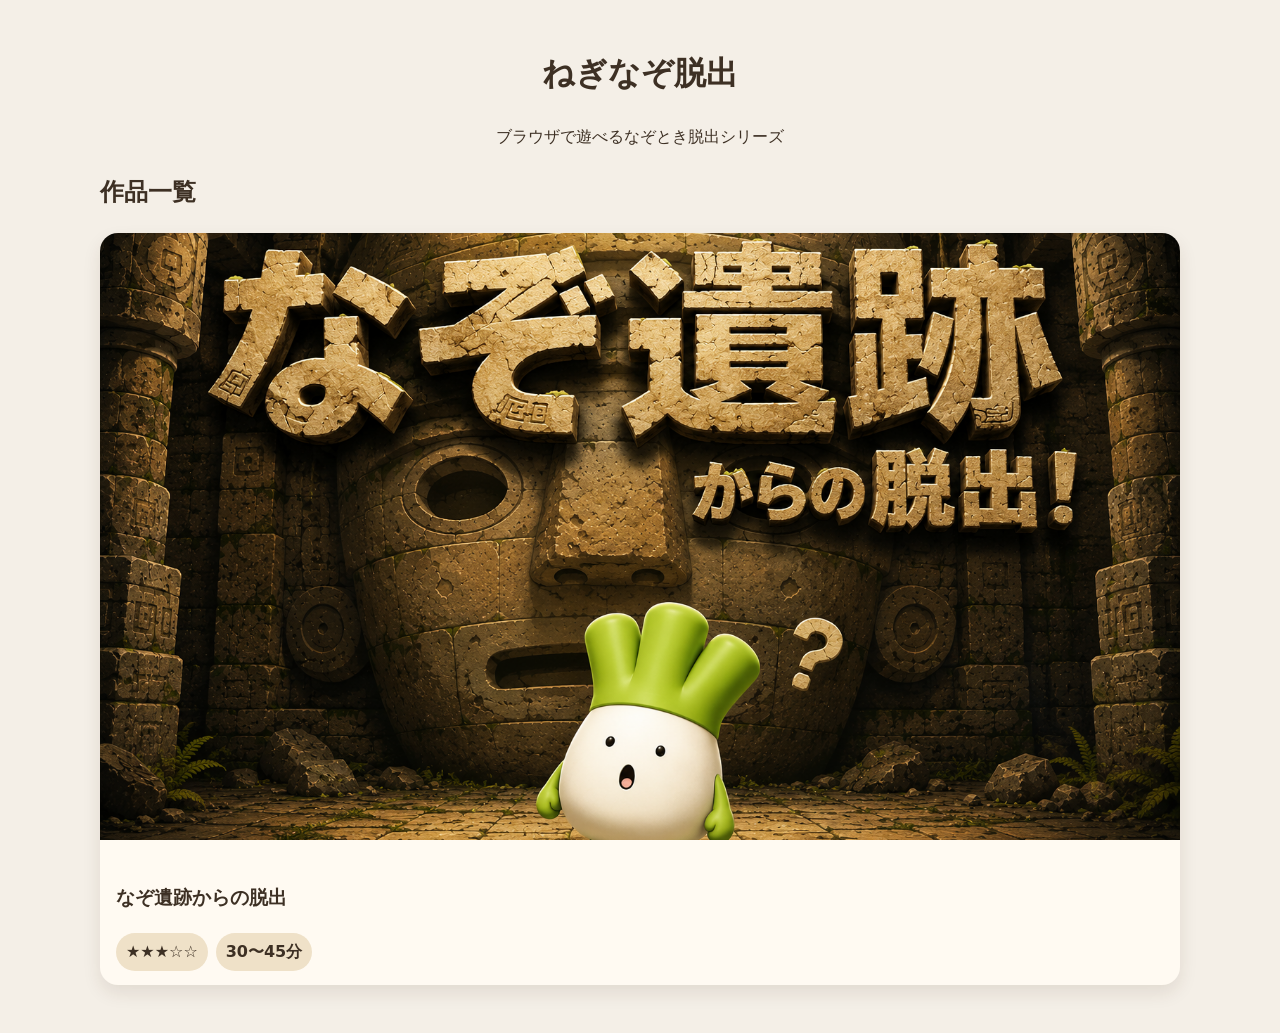
==== index.html @ 41bbb9cf "新規追加" ====
<!doctype html><html lang="ja"><head><meta charset="utf-8"><meta name="viewport" content="width=device-width,initial-scale=1"><title>ねぎなぞ脱出</title><link rel="stylesheet" href="style.css"></head><body><main class="container"><header class="hero"><h1>ねぎなぞ脱出</h1><p>ブラウザで遊べるなぞとき脱出シリーズ</p></header><h2>作品一覧</h2><div id="workList" class="works"></div></main><script src="script.js"></script></body></html>
---- style.css ----
* {
    box-sizing: border-box
}

:root {
    --bg: #f4efe7;
    --card: #fffaf2;
    --ink: #3d3024;
    --muted: #776a5e;
    --accent: #8b6f47;
    --ng: #a33a32
}

body {
    margin: 0;
    background: var(--bg);
    color: var(--ink);
    font: 16px/1.75 system-ui, "Yu Gothic", sans-serif
}

.container {
    width: min(1080px, calc(100% - 24px));
    margin: auto;
    padding: 24px 0 48px
}

.game {
    width: min(880px, calc(100% - 24px))
}

.hero {
    text-align: center
}

.card {
    background: var(--card);
    border-radius: 22px;
    padding: 24px;
    margin: 18px 0;
    box-shadow: 0 12px 28px #4028141f
}

.hero-card {
    padding: 0;
    overflow: hidden
}

.hero-card img {
    display: block;
    width: 100%;
    aspect-ratio: 16/9;
    object-fit: cover
}

.works {
    display: grid;
    gap: 24px;
    grid-template-columns: repeat(auto-fit, minmax(260px, 1fr))
}

.work {
    color: inherit;
    text-decoration: none;
    background: var(--card);
    border-radius: 18px;
    overflow: hidden;
    box-shadow: 0 8px 18px #4028141a
}

.work img {
    width: 100%;
    aspect-ratio: 16/9;
    object-fit: cover
}

.workbody {
    padding: 14px 16px
}

.meta {
    display: flex;
    gap: 8px;
    flex-wrap: wrap
}

.meta span {
    background: #efe1c8;
    padding: 5px 10px;
    border-radius: 999px;
    font-weight: 700
}

.start {
    text-align: center;
    margin-top: 28px
}

.start a,
button {
    min-height: 44px;
    border: 0;
    border-radius: 999px;
    background: #d8b36d;
    color: #3f2a14;
    font-weight: 800;
    padding: 10px 18px;
    cursor: pointer
}

.start a {
    display: inline-flex;
    min-width: 200px;
    align-items: center;
    justify-content: center;
    text-decoration: none
}

.qlabel {
    text-align: center
}

.puzzle {
    display: block;
    width: 100%;
    height: auto;
    max-height: 68vh;
    object-fit: contain;
    border-radius: 14px;
    cursor: zoom-in
}

.submitted {
    width: fit-content;
    max-width: 100%;
    margin: 14px auto;
    padding: 8px 12px;
    background: #f2e7d4;
    border-radius: 12px;
    font-weight: 700;
    word-break: break-word
}

#noticeButton {
    display: block;
    margin: 18px auto
}

.pager {
    display: flex;
    align-items: center;
    justify-content: center;
    gap: 12px
}

.pager button:disabled {
    opacity: .38;
    cursor: not-allowed
}

.dot {
    width: 22px;
    height: 22px;
    min-height: 22px;
    padding: 0;
    border: 2px solid var(--accent);
    background: transparent
}

.dot.current {
    background: var(--accent)
}

#stepNav {
    display: flex;
    gap: 9px
}

.answer h2 {
    text-align: center
}

.answerrow {
    display: flex;
    gap: 10px
}

.answerrow input {
    flex: 1;
    min-height: 44px;
    border: 1px solid #cab896;
    border-radius: 12px;
    padding: 10px 12px;
    font-size: 16px
}

.answerrow input::placeholder {
    color: #aaa39a
}

.ng {
    color: var(--ng);
    font-weight: 700;
    text-align: center;
    min-height: 1.5em
}

.resetarea {
    text-align: center;
    margin-top: 22px
}

.resetlink {
    background: transparent;
    color: var(--muted);
    text-decoration: underline;
    font: inherit;
    font-size: 14px
}

.overlay {
    position: fixed;
    inset: 0;
    background: #000a;
    display: flex;
    align-items: center;
    justify-content: center;
    padding: 18px;
    z-index: 1000
}

.hidden {
    display: none !important
}

.modalbox {
    position: relative;
    width: min(720px, 100%);
    max-height: 90vh;
    overflow: auto;
    background: var(--card);
    border-radius: 22px;
    padding: 28px
}

.close {
    position: absolute;
    top: 10px;
    right: 12px;
    width: 44px;
    padding: 0;
    font-size: 24px
}

.modalactions {
    display: flex;
    gap: 10px;
    justify-content: center;
    flex-wrap: wrap;
    margin-top: 18px
}

.thinking {
    display: block;
    width: 110px;
    height: 110px;
    object-fit: contain;
    margin: auto
}

.pre,
.noticecontent {
    white-space: pre-line
}

.noticeimg,
.clearimg {
    width: 100%;
    max-height: 60vh;
    object-fit: contain
}

.viewer {
    overflow: auto;
    align-items: flex-start
}

.viewer img {
    width: min(1400px, 96vw);
    height: auto;
    margin: 70px auto 20px;
    background: #fff
}

.clear {
    text-align: center
}

.thanks {
    font-weight: 800;
    letter-spacing: .18em
}

.tweet {
    display: inline-flex;
    margin-top: 20px;
    padding: 12px 24px;
    border-radius: 999px;
    background: #111;
    color: #fff;
    text-decoration: none;
    font-weight: 800
}

@media(max-width:560px) {
    .container {
        width: calc(100% - 16px);
        padding-top: 10px
    }

    .card {
        padding: 16px
    }

    .hero-card {
        padding: 0
    }

    .answerrow {
        flex-direction: column
    }
}

.question-header {
  position: relative;
  display: flex;
  align-items: center;
  justify-content: center;
}

.question-header .qlabel {
  margin: 0;
}

.notice-link {
  position: absolute;
  right: 0;

  min-height: auto;
  padding: 6px 8px;

  border: 0;
  background: transparent;

  color: var(--muted);
  font-size: 14px;
  font-weight: 400;

  text-decoration: underline;
  text-underline-offset: 3px;

  cursor: pointer;
}
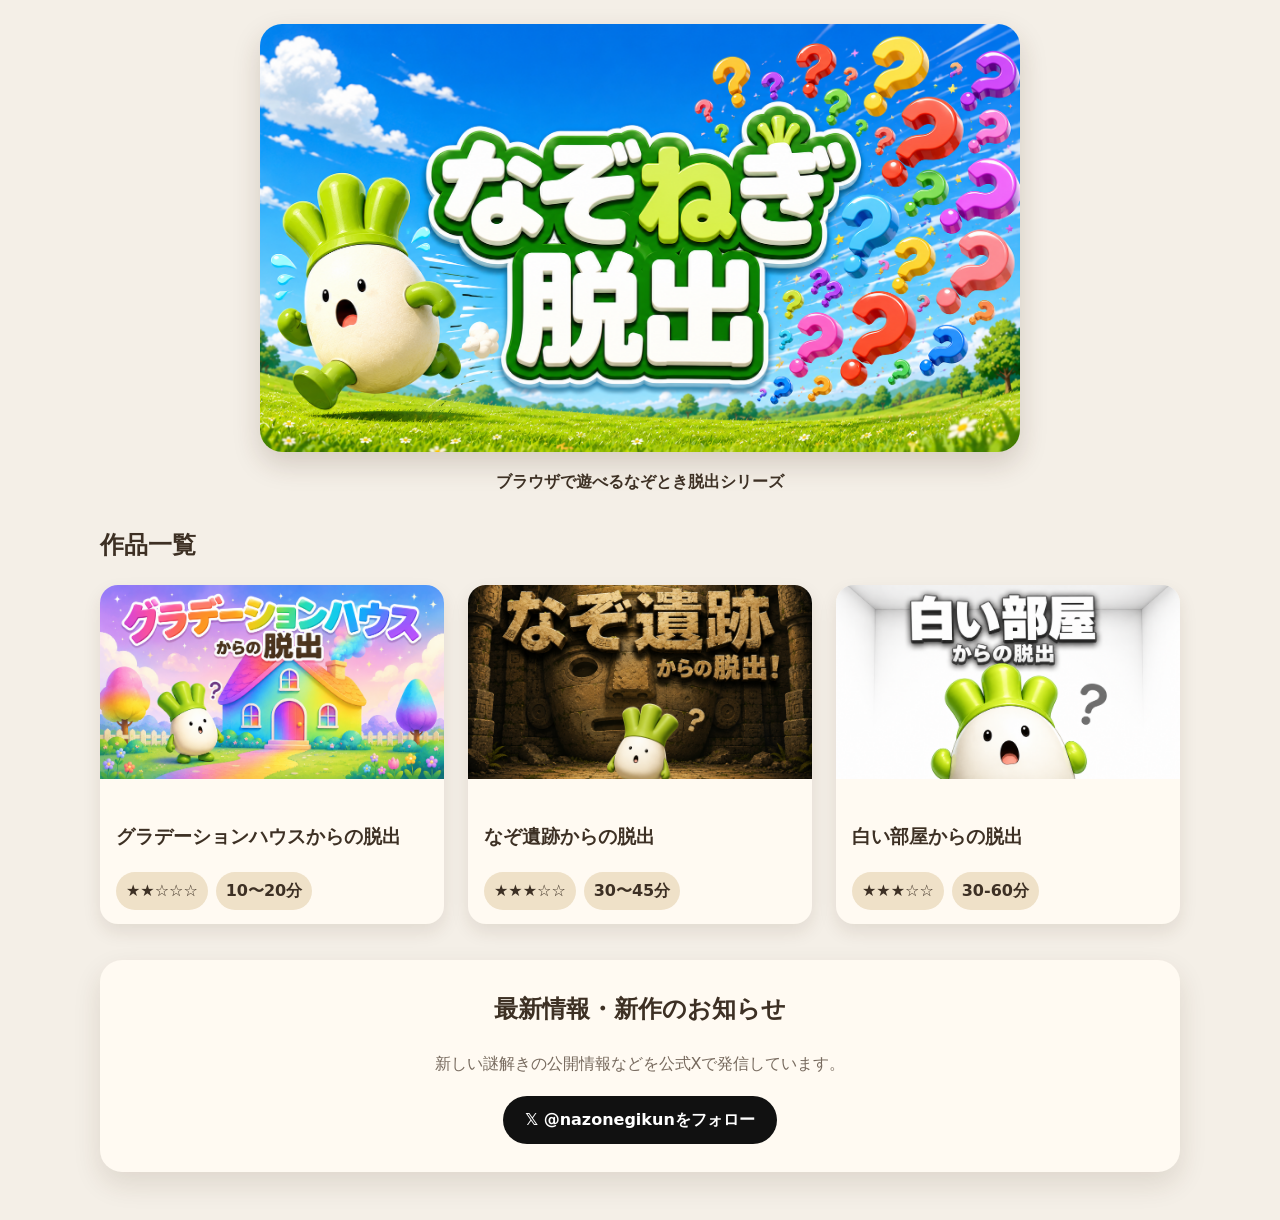
==== commit 2fc3ed28: "ホーム画面の修正" ====
--- a/index.html
+++ b/index.html
@@ -1 +1,34 @@
-<!doctype html><html lang="ja"><head><meta charset="utf-8"><meta name="viewport" content="width=device-width,initial-scale=1"><title>ねぎなぞ脱出</title><link rel="stylesheet" href="style.css"></head><body><main class="container"><header class="hero"><h1>ねぎなぞ脱出</h1><p>ブラウザで遊べるなぞとき脱出シリーズ</p></header><h2>作品一覧</h2><div id="workList" class="works"></div></main><script src="script.js"></script></body></html>+<!doctype html>
+<html lang="ja">
+<head>
+  <meta charset="utf-8">
+  <meta name="viewport" content="width=device-width,initial-scale=1">
+  <title>なぞねぎ脱出</title>
+  <link rel="stylesheet" href="style.css">
+</head>
+<body>
+  <main class="container">
+    <header class="hero">
+      <h1 class="hero-title">
+        <img src="image/home-title.png" alt="なぞねぎ脱出">
+      </h1>
+      <p>ブラウザで遊べるなぞとき脱出シリーズ</p>
+    </header>
+
+    <h2>作品一覧</h2>
+    <div id="workList" class="works"></div>
+
+    <section class="x-card" aria-labelledby="x-card-title">
+      <h2 id="x-card-title">最新情報・新作のお知らせ</h2>
+      <p>新しい謎解きの公開情報などを公式Xで発信しています。</p>
+      <a
+        class="x-link"
+        href="https://x.com/nazonegikun"
+        target="_blank"
+        rel="noopener noreferrer"
+      >𝕏 @nazonegikunをフォロー</a>
+    </section>
+  </main>
+  <script src="script.js"></script>
+</body>
+</html>
--- a/style.css
+++ b/style.css
@@ -30,6 +30,61 @@
 
 .hero {
     text-align: center
+}
+
+.hero-title {
+    margin: 0
+}
+
+.hero-title img {
+    display: block;
+    width: min(100%, 760px);
+    height: auto;
+    aspect-ratio: 16/9;
+    object-fit: contain;
+    margin: 0 auto;
+    border-radius: 22px;
+    box-shadow: 0 12px 28px #4028142e
+}
+
+.hero>p {
+    margin: 16px 0 28px;
+    font-weight: 700
+}
+
+.x-card {
+    margin-top: 36px;
+    padding: 28px;
+    border-radius: 22px;
+    background: var(--card);
+    box-shadow: 0 12px 28px #4028141f;
+    text-align: center
+}
+
+.x-card h2 {
+    margin-top: 0
+}
+
+.x-card p {
+    margin-bottom: 18px;
+    color: var(--muted)
+}
+
+.x-link {
+    display: inline-flex;
+    min-height: 44px;
+    align-items: center;
+    justify-content: center;
+    padding: 10px 22px;
+    border-radius: 999px;
+    background: #111;
+    color: #fff;
+    font-weight: 800;
+    text-decoration: none
+}
+
+.x-link:hover {
+    background: #333
 }
 
 .card {
@@ -218,28 +273,47 @@
 }
 
 .overlay {
-    position: fixed;
-    inset: 0;
-    background: #000a;
-    display: flex;
-    align-items: center;
-    justify-content: center;
-    padding: 18px;
-    z-index: 1000
+  position: fixed;
+  inset: 0;
+  z-index: 1000;
+
+  display: flex;
+  align-items: flex-start;
+  justify-content: center;
+
+  padding:
+    max(16px, env(safe-area-inset-top))
+    16px
+    max(16px, env(safe-area-inset-bottom));
+
+  overflow-x: hidden;
+  overflow-y: auto;
+  -webkit-overflow-scrolling: touch;
+
+  background: rgba(0, 0, 0, 0.65);
+}
+
+.modalbox {
+  position: relative;
+  width: min(720px, 100%);
+  margin: auto 0;
+  padding: 28px;
+  background: var(--card);
+  border-radius: 22px;
+}
+
+.clearimg {
+  display: block;
+  width: 100%;
+  max-width: 600px;
+  max-height: 50vh;
+  max-height: 50dvh;
+  margin: 0 auto;
+  object-fit: contain;
 }
 
 .hidden {
     display: none !important
-}
-
-.modalbox {
-    position: relative;
-    width: min(720px, 100%);
-    max-height: 90vh;
-    overflow: auto;
-    background: var(--card);
-    border-radius: 22px;
-    padding: 28px
 }
 
 .close {
@@ -359,4 +433,32 @@
   text-underline-offset: 3px;
 
   cursor: pointer;
-}+}
+
+.clear-home-link {
+  margin-top: 24px;
+  text-align: center;
+}
+
+.clear-home-link p {
+  margin: 0 0 8px;
+  color: var(--muted);
+  font-size: 14px;
+}
+
+.clear-home-link a {
+  display: inline-flex;
+  min-height: 44px;
+  align-items: center;
+  justify-content: center;
+  padding: 10px 22px;
+  border-radius: 999px;
+  background: var(--accent);
+  color: #fff;
+  font-weight: 800;
+  text-decoration: none;
+}
+
+.clear-home-link a:hover {
+  filter: brightness(.92);
+}
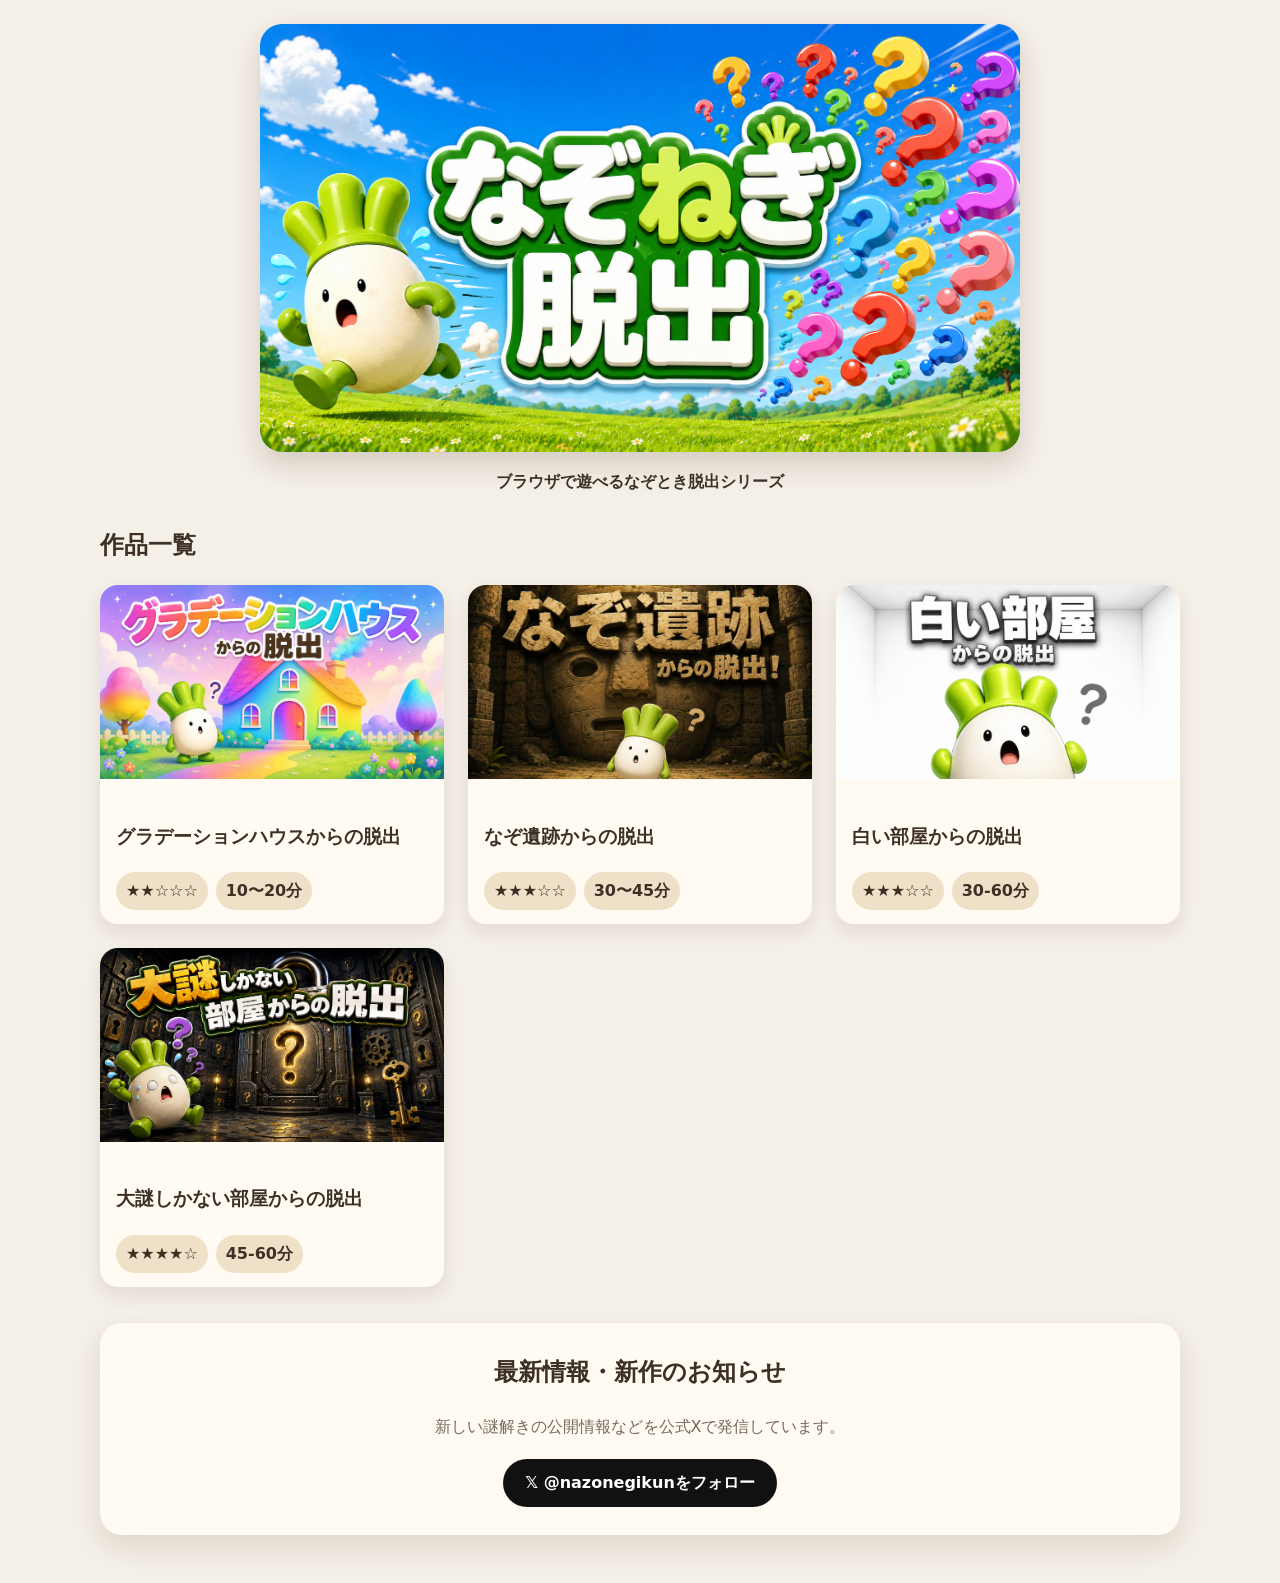
==== commit 78121740: "アクセス解析 サイトアイコン追加" ====
--- a/index.html
+++ b/index.html
@@ -3,6 +3,7 @@
 <head>
   <meta charset="utf-8">
   <meta name="viewport" content="width=device-width,initial-scale=1">
+  <link rel="icon" href="favicon.ico" sizes="any">
   <title>なぞねぎ脱出</title>
   <link rel="stylesheet" href="style.css">
 </head>
